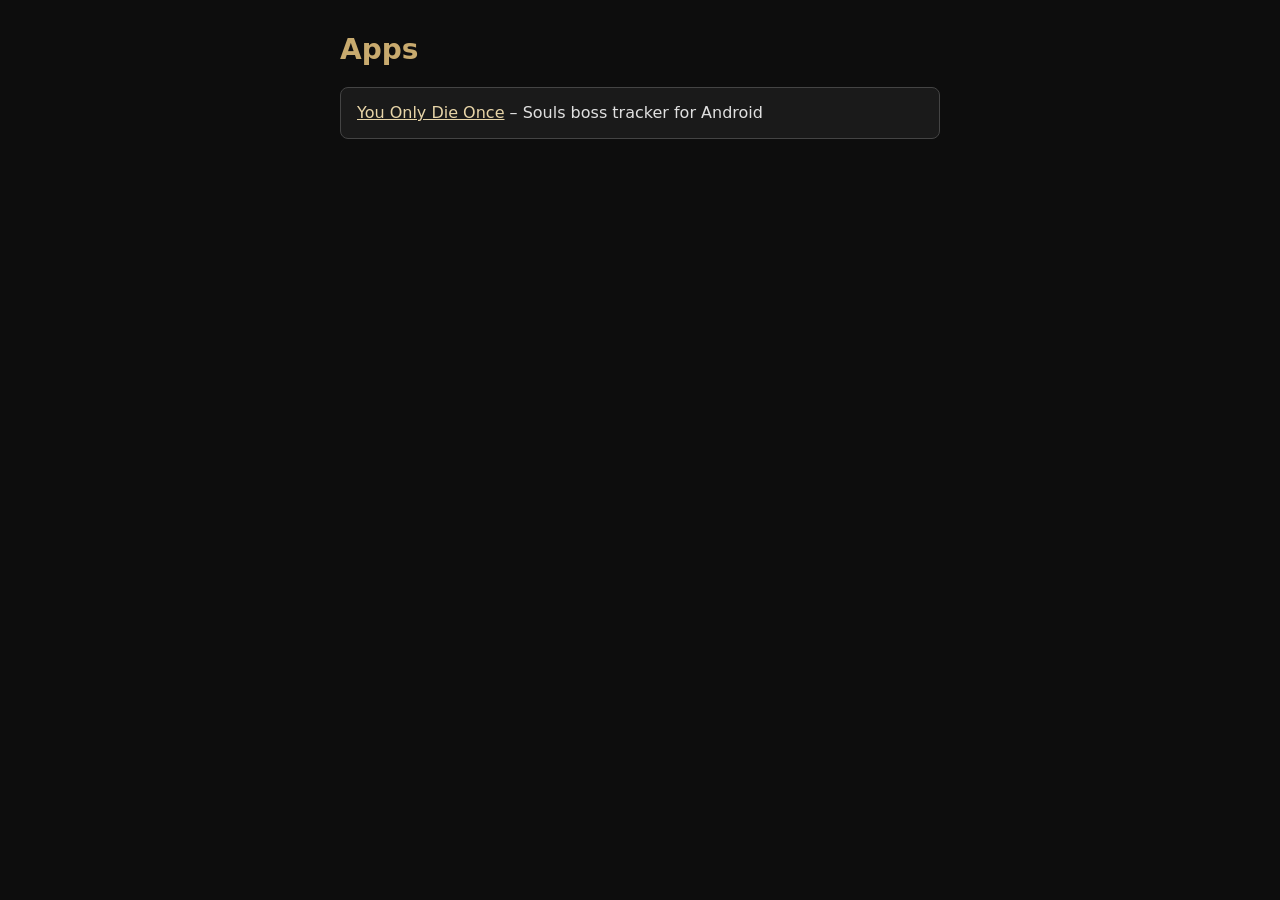
==== index.html @ c2948a59 "Add yodo privacy policy (EN/DE) Co-Authored-By: Claude Opus 5.5 <noreply@anthropic.com>" ====
<!doctype html>
<html lang="en">
<head>
  <meta charset="utf-8">
  <meta name="viewport" content="width=device-width, initial-scale=1">
  <title>Lars Haider – Apps</title>
  <link rel="stylesheet" href="style.css">
</head>
<body>
<main>
  <h1>Apps</h1>
  <ul class="links">
    <li><a href="yodo/">You Only Die Once</a> – Souls boss tracker for Android</li>
  </ul>
</main>
</body>
</html>
---- style.css ----
:root {
  color-scheme: dark;
  --background: #0d0d0d;
  --surface: #1a1a1a;
  --outline: #444444;
  --text: #e0e0e0;
  --muted: #a0a0a0;
  --gold: #c8aa6e;
  --gold-light: #e8d5a8;
}

* {
  box-sizing: border-box;
}

body {
  margin: 0;
  padding: 2rem 1rem;
  background: var(--background);
  color: var(--text);
  font-family: system-ui, -apple-system, "Segoe UI", Roboto, sans-serif;
  line-height: 1.6;
}

main {
  max-width: 600px;
  margin: 0 auto;
}

h1,
h2 {
  color: var(--gold);
  line-height: 1.3;
}

h1 {
  font-size: 1.75rem;
  margin-top: 0;
}

h2 {
  font-size: 1.2rem;
  margin-top: 2rem;
}

a {
  color: var(--gold-light);
}

nav {
  margin-bottom: 1.5rem;
  color: var(--muted);
  font-size: 0.9rem;
}

ul.links {
  list-style: none;
  padding: 0;
}

ul.links li {
  margin: 0.5rem 0;
  padding: 0.75rem 1rem;
  background: var(--surface);
  border: 1px solid var(--outline);
  border-radius: 8px;
}

footer {
  margin-top: 3rem;
  color: var(--muted);
  font-size: 0.9rem;
}
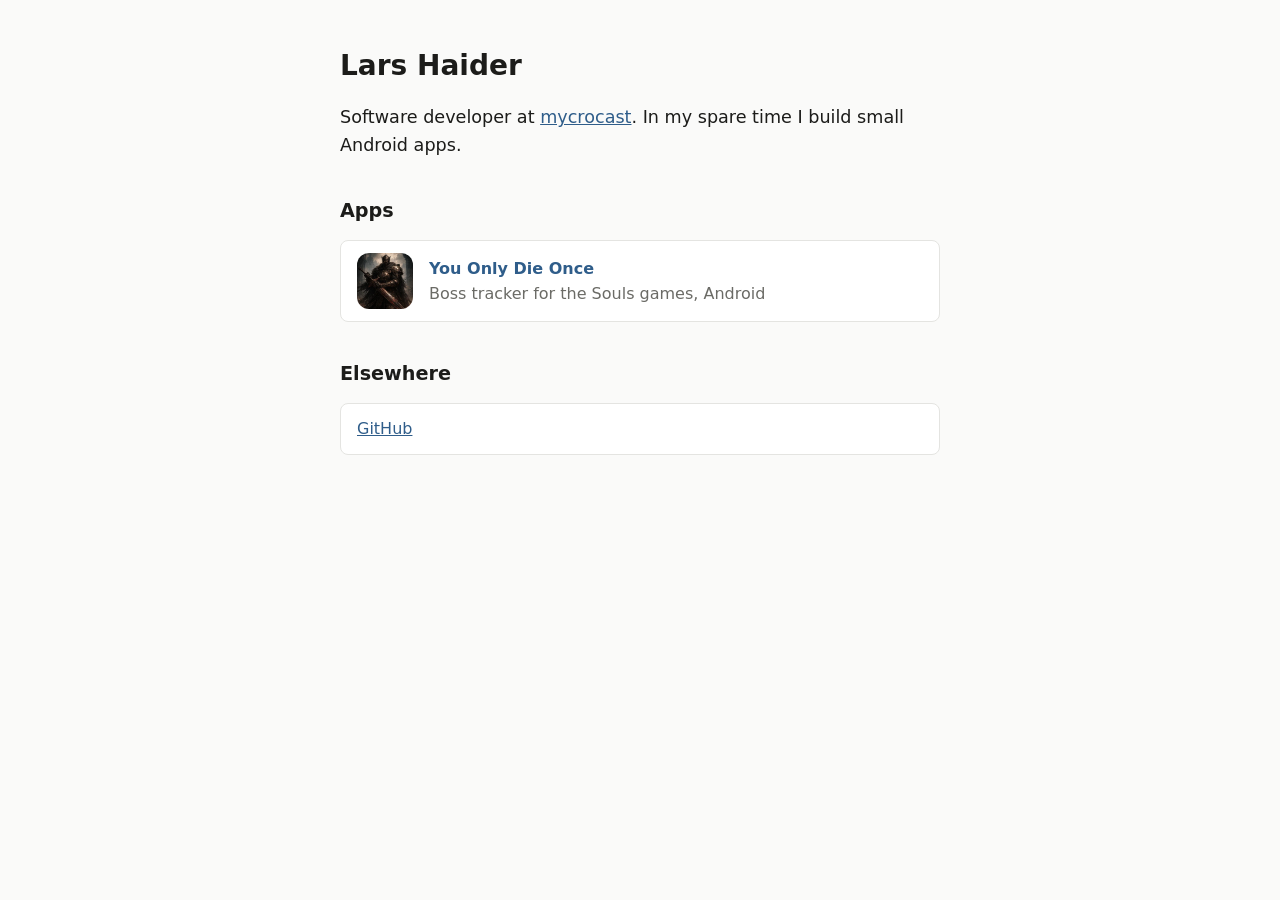
==== commit 2a17f5d9: "Turn root into profile page and add YODO app page Co-Authored-By: Claude Opus 5.5 <noreply@anthropic" ====
--- a/index.html
+++ b/index.html
@@ -3,14 +3,28 @@
 <head>
   <meta charset="utf-8">
   <meta name="viewport" content="width=device-width, initial-scale=1">
-  <title>Lars Haider – Apps</title>
+  <title>Lars Haider</title>
+  <meta name="description" content="Lars Haider, software developer. Android side projects.">
   <link rel="stylesheet" href="style.css">
 </head>
 <body>
 <main>
-  <h1>Apps</h1>
+  <h1>Lars Haider</h1>
+  <p class="lead">Software developer at <a href="https://www.mycrocast.com/">mycrocast</a>. In my spare time I build small Android apps.</p>
+
+  <h2>Apps</h2>
   <ul class="links">
-    <li><a href="yodo/">You Only Die Once</a> – Souls boss tracker for Android</li>
+    <li>
+      <a class="app" href="yodo/">
+        <img src="yodo/img/icon.webp" alt="" width="56" height="56">
+        <span><strong>You Only Die Once</strong> <span class="muted">Boss tracker for the Souls games, Android</span></span>
+      </a>
+    </li>
+  </ul>
+
+  <h2>Elsewhere</h2>
+  <ul class="links">
+    <li><a href="https://github.com/larshaider">GitHub</a></li>
   </ul>
 </main>
 </body>
--- a/style.css
+++ b/style.css
@@ -1,12 +1,23 @@
 :root {
-  color-scheme: dark;
-  --background: #0d0d0d;
-  --surface: #1a1a1a;
-  --outline: #444444;
-  --text: #e0e0e0;
-  --muted: #a0a0a0;
-  --gold: #c8aa6e;
-  --gold-light: #e8d5a8;
+  color-scheme: light dark;
+  --background: #fafaf9;
+  --surface: #ffffff;
+  --outline: #e4e4e1;
+  --text: #1c1c1a;
+  --muted: #6b6b66;
+  --accent: #2f5d8a;
+  --heading: var(--text);
+}
+
+@media (prefers-color-scheme: dark) {
+  :root {
+    --background: #121212;
+    --surface: #1c1c1c;
+    --outline: #333333;
+    --text: #e6e6e3;
+    --muted: #9a9a95;
+    --accent: #8ab4e0;
+  }
 }
 
 * {
@@ -15,7 +26,7 @@
 
 body {
   margin: 0;
-  padding: 2rem 1rem;
+  padding: 3rem 1rem;
   background: var(--background);
   color: var(--text);
   font-family: system-ui, -apple-system, "Segoe UI", Roboto, sans-serif;
@@ -29,7 +40,7 @@
 
 h1,
 h2 {
-  color: var(--gold);
+  color: var(--heading);
   line-height: 1.3;
 }
 
@@ -40,17 +51,25 @@
 
 h2 {
   font-size: 1.2rem;
-  margin-top: 2rem;
+  margin-top: 2.5rem;
 }
 
 a {
-  color: var(--gold-light);
+  color: var(--accent);
 }
 
 nav {
   margin-bottom: 1.5rem;
   color: var(--muted);
   font-size: 0.9rem;
+}
+
+.lead {
+  font-size: 1.1rem;
+}
+
+.muted {
+  color: var(--muted);
 }
 
 ul.links {
@@ -66,6 +85,26 @@
   border-radius: 8px;
 }
 
+.app {
+  display: flex;
+  gap: 1rem;
+  align-items: center;
+  text-decoration: none;
+  color: inherit;
+}
+
+.app img {
+  width: 56px;
+  height: 56px;
+  border-radius: 12px;
+  flex: none;
+}
+
+.app strong {
+  display: block;
+  color: var(--accent);
+}
+
 footer {
   margin-top: 3rem;
   color: var(--muted);
